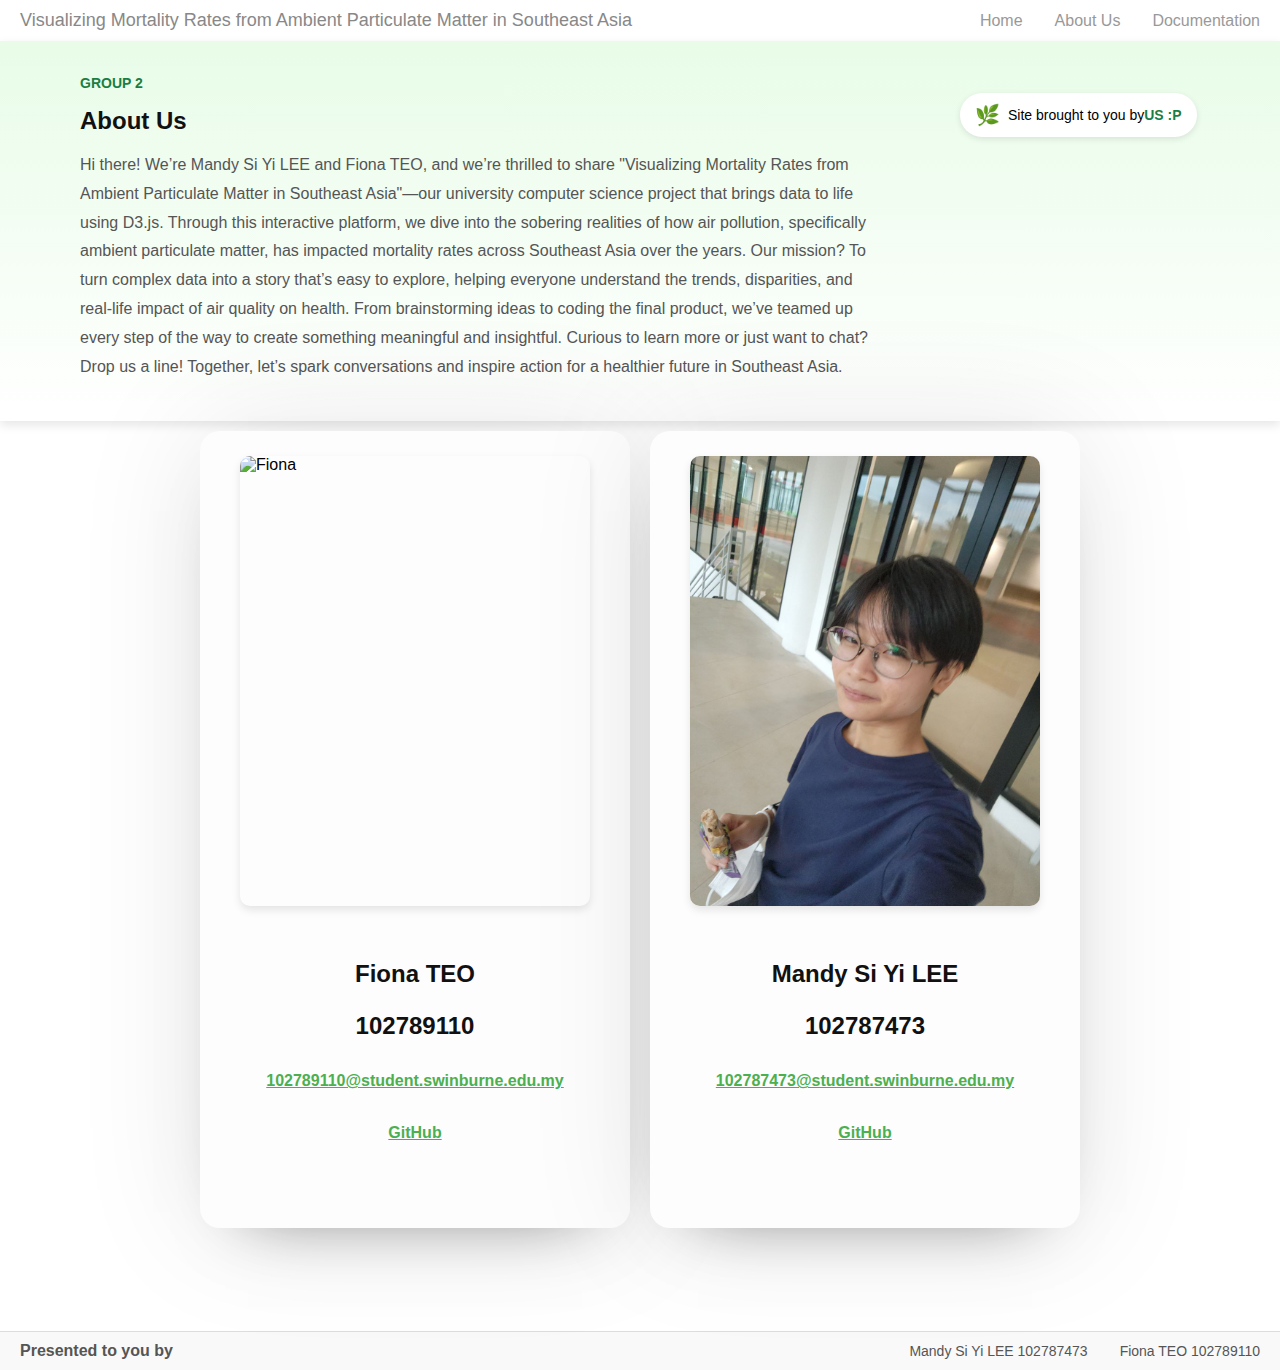
==== about.html @ 5adfa3f9 "added about us and documentation page" ====
<!DOCTYPE html>
<html lang="en">
<head>
    <meta charset="UTF-8">
    <meta http-equiv="X-UA-Compatible" content="IE=edge">
    <meta name="viewport" content="width=device-width, initial-scale=1.0">
    <link rel="stylesheet" href="style.css">
    <link rel="icon" href="images/Logo.png">
    <title>Team Profiles</title>
</head>
<body>
    <!-- Navigation Bar -->
    <nav>
        <p>Visualizing Mortality Rates from Ambient Particulate Matter in Southeast Asia</p>
        <div>
            <a href="index.html">Home</a>
            <a href="about.html">About Us</a>
            <a href="documentation.html">Documentation</a>
        </div>
    </nav>

    <section id="demography-section">

        <div id="demography-box">
            <div class="header-badge">
                <p>Group 2</p>
            </div>
            <h1 class="title">About Us</h1>
            <p class="description">
                Hi there! We’re Mandy Si Yi LEE and Fiona TEO, and we’re thrilled to share "Visualizing Mortality Rates from Ambient Particulate Matter in Southeast Asia"—our university computer science project that brings data to life using D3.js. Through this interactive platform, we dive into the sobering realities of how air pollution, specifically ambient particulate matter, has impacted mortality rates across Southeast Asia over the years.

                Our mission? To turn complex data into a story that’s easy to explore, helping everyone understand the trends, disparities, and real-life impact of air quality on health. From brainstorming ideas to coding the final product, we’ve teamed up every step of the way to create something meaningful and insightful.

                Curious to learn more or just want to chat? Drop us a line! Together, let’s spark conversations and inspire action for a healthier future in Southeast Asia.</p>
        </div>
        <div class="badge">
            <span>🌿</span> Site brought to you by <strong>  US :P </strong>
        </div>
        
    </section>

    <!-- Profile Section -->

    


    <div class="profile-container">
        <div class="profile-box profile-form-box">
            <div class="profile">
                <img src="img/" alt="Fiona">
            </div>
            <div class="download title-2">
                <p>Fiona TEO</p>
                <p>102789110</p>
                <p><a id="email" href="mailto:102789110@students.swinburne.edu.my" title="Click Here">102789110@student.swinburne.edu.my</a></p>
                <p><a id="github" href="https://github.com/moscolow>" title="Click Here">GitHub</a></p>
            </div>
        </div>

        <!-- Mandy's Profile -->
        <div class="profile-box profile-form-box">
            <div class="profile">
                <img src="img/mandy.jpg" alt="Mandy">
            </div>
            <div class="download title-2">
                <p>Mandy Si Yi LEE</p>
                <p>102787473</p>
                <p><a id="email" href="mailto:102787473@students.swinburne.edu.my" title="Click Here">102787473@student.swinburne.edu.my</a></p>
                <p><a id="github" href="https://github.com/moscolow>" title="Click Here">GitHub</a></p>
            </div>
        </div>
            
    </div>

    <footer>
        <p>Presented to you by</p>
        <div>
            <h5>Mandy Si Yi LEE 102787473</h5>
            <h5>Fiona TEO 102789110</h5>
        </div>
    </footer>
</body>
</html>
---- style.css ----
/* ------------------general styling caz why not------------------ */
body {
    font-family: Arial, sans-serif;
    margin: 0;
}

h1 {
    text-align: center;
}

/* --------------------------nav-------------------------- */
nav {
    display: flex;
    justify-content: space-between;
    align-items: center;
    padding: 10px 20px;
    background-color: #fff;
}

nav p {
    margin: 0;
    font-family: Arial, sans-serif;
    font-size: 18px;
    color: #888;
}

nav div {
    display: flex;
    gap: 2rem;
}

nav a {
    color: #999;
    text-decoration: none;
    font-family: Arial, sans-serif;
    font-size: 16px;
    transition: color 0.3s ease;
}

nav a:hover {
    color: #222;
}

/* index first section */
.main-section {
    position: relative;
    width: 100%;
    height: 50vh; /* You can adjust the height */
    /* background: url('img/index_section1.jpg') no-repeat center center; */
    /* background-size: cover; */
}

/* Overlay gradient */
.main-section .overlay {
    position: absolute;
    top: 0;
    left: 0;
    right: 0;
    bottom: 0;
    background: linear-gradient(to top, #e8fce8, #ffffff);
    display: flex;
    justify-content: center;
    align-items: center;
    flex-direction: column;
}

/* Title centered in the overlay */
.main-title {
    color: #111;
    font-size: 36px;
    text-align: center;
    margin: 0;
    padding-bottom: 10px;
}
.main-section p {
    color: #333;
    font-size: 20px; /* Adjust size as needed */
    margin-top: 15px;
    font-weight: lighter;
    max-width: 80%; /* Restrict width to prevent overflow */
    line-height: 1.5;
}

/* Section 2 */
#demography-section-aim {
    padding: 20px 0;
    width: 100%;
    display: flex;
    justify-content: center;  /* Center align the content */
}

#demography-box-aim {
    max-width: 800px;
    margin: 0 5rem; /* Maintain equal margins on the left and right */
}

.title-2 {
    font-size: 24px;
    font-weight: bold;
    color: #111;
    margin-bottom: 15px;
    text-align: center;  /* Center the title text */
}

.description-2 {
    font-size: 16px;
    line-height: 1.8;
    color: #555;
    margin-bottom: 20px;
    text-align: center;
}


/* -----------------------------intro----------------------------- */
/* Demography Section Styling */
#demography-section {
    background: linear-gradient(to bottom, #e8fce8, #ffffff);
    padding: 20px 0;
    box-shadow: 0px 4px 10px rgba(0, 0, 0, 0.1);
    width: 100%;
    display: flex;
}

#demography-box{
    max-width: 800px;
    margin: 0 5rem;
}

.header-badge {
    font-size: 14px;
    font-weight: bold;
    color: #1a7e44;
    text-transform: uppercase;
    margin-bottom: 10px;
}

.title {
    font-size: 24px;
    font-weight: bold;
    color: #111;
    margin-bottom: 15px;
    text-align: start;
}

.description {
    font-size: 16px;
    line-height: 1.8;
    color: #555;
    margin-bottom: 20px;
}

.stats {
    font-size: 14px;
    color: #777;
    margin-bottom: 15px;
    display: flex;
    justify-content: space-between;
}

.badge {
    display: inline-flex;
    align-items: center;
    font-size: 14px;
    background-color: #ffffff;
    padding: 10px 15px;
    border-radius: 50px;
    box-shadow: 0px 2px 6px rgba(0, 0, 0, 0.1);
    height: 1.5rem;
    margin-top: 2rem;
}

.badge span {
    font-size: 20px;
    margin-right: 8px;
}

.badge strong {
    font-weight: bold;
    color: #1a7e44;
}

/* ------------------graph section------------------ */
#map-section{
    display: flex;
    flex-direction: column;
    align-items: center;
    max-width: 100%;
    border-radius: 10px;
    box-shadow: 0 4px 8px rgba(0, 0, 0, 0.1);
    margin: 1rem;
    padding: 30px auto;
}

#map-section > div {
    display: flex;
    flex-direction: row;
    align-items: flex-start;
    width: 90%;
}

/* Aside Styling */
#map-section #aside {
    background-color: #ffffff;
    border-radius: 10px;
    /* box-shadow: 0 2px 5px rgba(0, 0, 0, 0.1); */
    overflow-y: auto;
    padding: 1rem;
}

#map-section #aside h3 {
    font-size: 18px;
    color: #333;
    margin-bottom: 10px;
}

#map-section #aside p {
    font-size: 14px;
    color: #555;
    margin-bottom: 20px;
}

/* Timeline Styling */
#timeline-container {
    text-align: center;
    margin: 5px auto;
}

#timeline-slider {
    width: 60%;
    margin: 10px auto;
}

#current-year {
    font-weight: bold;
    color: #333;
}

/* Section Styling */
#buttons-container {
    display: flex;
    margin-bottom: 20px;
    width: 100%; /* Use full width of the container */
}

#buttons-container button {
    flex: 1 1 0; /* Ensure buttons share space equally */
    padding: 10px 15px;
    font-size: 14px;
    border: none;
    border-radius: 5px;
    background-color: #edd5db;
    color: #111;
    cursor: pointer;
    transition: background-color 0.3s;
    text-align: center; /* Center the text inside buttons */
}

#buttons-container button:hover {
    background-color: #c6cebe;
}

#buttons-container button.active {
    background-color: #c3b0c4;
    font-weight: bold;
}


/* the ranking table */
#rank-table-container {
    height: 390px; /* Set a fixed height for the container */
    overflow-y: auto; /* Enable vertical scrolling when content overflows */
    margin-top: 20px; /* Optional: Add margin to the top */
}

/* Styling for the table itself */
#rank-table {
    width: 100%;
    border-collapse: collapse;
}

#rank-table th,
#rank-table td {
    padding: 10px;
    border: 1px solid #ddd;
    text-align: center;
}

#rank-table th {
    background-color: #A7D8FF;
    color: #fff;
}

#rank-table tr:nth-child(even) {
    background-color: #f9f9f9;
}


#blue-bg{
    background-color: #adc2d8;
}
/* the choropleth part */
#map-container {
    flex: 1;
    display: flex;
    border-radius: 10px;
    padding-left: 20px;
    /* box-shadow: 0 2px 5px rgba(0, 0, 0, 0.1); */
}

#map {
    width: 100%;
    height: 50%;
    border-radius: 8px;
    margin-bottom: 20px;
}

/* legend for the choropleth */
#legend-container {
    display: flex;
    flex-direction: column;
    align-items: center;
    text-align: center;
    position: relative;  /* Add position relative to enable z-index */
    z-index: 99999;  /* Move legend container to the front */
}

#legend-title {
    font-size: 16px;
    font-weight: bold;
    margin-bottom: 10px;
    margin-right: 50px;
}

#legend {
    margin-right: 50px;
    width: 100%;
}

#legend p{
    margin: 0;
}

/* Tooltip Styling */
.tooltip {
    display: none;
    position: absolute;
    background: rgba(0, 0, 0, 0.7);
    color: white;
    padding: 10px;
    border-radius: 5px;
}

/* age bar */
#age-chart-container {
    max-width: 600px;
    margin: auto;
  }
  
#age-chart {
    margin-top: 20px;
}

.age-chart-bar {
display: flex;
align-items: center;
margin: 10px 0;
}

.age-chart-bar-text {
width: 150px;
text-align: left;
margin-right: 10px;
font-size: 14px;
}

.age-chart-bar-wrapper {
position: relative;
flex-grow: 1;
height: 20px;
background-color: #e0e0e0; /* Light gray background for comparison */
border-radius: 5px;
overflow: hidden;
}

.age-chart-bar-fill {
position: absolute;
height: 100%;
background-color: #333;
border-radius: 5px;
transition: width 0.3s ease;
}

.age-chart-bar-percentage {
margin-left: 10px;
font-size: 14px;
color: #555;
}

/* ---------------------policies--------------------- */
.graph1_tooltip {
    position: absolute;
    background: white;
    border: 1px solid #ccc;
    border-radius: 5px;
    padding: 0.5rem;
    pointer-events: none;
    font-size: 12px;
    box-shadow: 0px 2px 5px rgba(0, 0, 0, 0.1);
}
.graph1_hover-line {
    stroke: gray;
    stroke-width: 1px;
    stroke-dasharray: 3, 3;
    opacity: 0;
}

/* Point styling */
#map-section #aside .point {
    margin-bottom: 20px;
}

#map-section #aside .point h3 {
    font-size: 16px;
    color: #333;
    margin-bottom: 5px;
}

#map-section #aside .point p {
    font-size: 14px;
    color: #555;
    margin: 10px;
}

#first{
    background-color: #c3b0c4;
}

#second{
    background-color: #edd5db;
}

#third{
    background-color: #adc2d8;
}
.point {
    margin-bottom: 5px;
    padding: 10px;
    border-radius: 8px;
    box-shadow: 0px 2px 5px rgba(0, 0, 0, 0.1);
}

.point h3 {
    font-size: 18px;
    font-weight: 600;
    margin-bottom: 8px;
}

.point p {
    font-size: 16px;
    color: #555;
}
/* direct */
.navigate-section {
    margin: 20px 5rem;
    bottom: 20px;
    right: 20px;
    display: flex;
    justify-content: flex-start; /* Start alignment by default */
    }

/* Right Arrow - Stick to the right */
.right-arrow {
    font-size: 50px;
    color: #888;
    text-decoration: none;
    transition: color 0.3s ease;
    margin-left: auto; /* Push right arrow to the right */
}

/* Left Arrow - Optional - only show if there's a left page */
.left-arrow {
    font-size: 50px;
    color: #888;
    text-decoration: none;
    transition: color 0.3s ease;
}

/* Hover effect for arrows */
.nav-arrow:hover {
    color: #555;
}

/* footer */
/* General styling for the footer */
footer {
    display: flex; /* Arrange title and names in a row */
    justify-content: space-between; /* Space out text and align elements */
    align-items: center; /* Align items vertically */
    padding: 10px 20px; /* Add padding around the footer */
    background-color: #f9f9f9; /* Light background for subtle contrast */
    border-top: 1px solid #ddd; /* Optional: A top border for separation */
}

/* Styling for the footer text */
footer p {
    margin: 0; /* Remove default margin */
    font-family: Arial, sans-serif; /* Clean font style */
    font-size: 16px; /* Standard readable size */
    color: #555; /* Subtle black color */
    font-weight: bold; /* Slight emphasis */
}

/* Styling for the footer names container */
footer div {
    display: flex; /* Arrange names in a row */
    gap: 2rem; /* Fixed space between names */
}

/* Styling for individual names */
footer h5 {
    margin: 0; /* Remove default margin */
    font-family: Arial, sans-serif; /* Clean font style */
    font-size: 14px; /* Slightly smaller font */
    color: #555; /* Subtle black color */
    font-weight: normal; /* Regular font weight */
    text-align: right; /* Align names to the right */
}


/*
===============================================================================================
                                    about.html
===============================================================================================
*/
.profile-container {
    margin-top: 10px;
    display: flex;
    align-items: flex-start;
    justify-content: center;
    flex-wrap: wrap; /* Ensures proper display on smaller screens */
    gap: 20px; /* Space between the profile boxes */
    min-height: 100vh; /* Adjusted to ensure full viewport height coverage */
}

.profile-box {
    background: #fdfdfd;
    display: flex;
    flex-direction: column;
    padding: 25px;
    border-radius: 20px;
    box-shadow: 0 0 128px 0 rgba(0, 0, 0, 0.1),
                0 32px 64px -48px rgba(0, 0, 0, 0.5);
    width: 380px; /* Reduced width for better responsiveness */
    max-width: 90%; /* Ensures the box does not exceed the container width */
}

.profile img {
    width: 100%; /* Image width matches container width */
    max-width: 350px; /* Restricts maximum width for consistency */
    height: 450px; /* Maintains aspect ratio */
    border-radius: 10px;
    margin: 0 auto;
    display: block;
    box-shadow: 0 4px 8px rgba(0, 0, 0, 0.1);
    margin-bottom: 10px; /* Added more spacing below the image */
}

.profile-main-btn, .profile-about-btn {
    display: inline-block;
    margin: 20px 10px;
    padding: 10px 20px;
    background-color: #4c44b6;
    color: white;
    text-decoration: none;
    border-radius: 5px;
    text-align: center;
}

.profile-main-btn:hover, .profile-about-btn:hover {
    background-color: #625edc;
}

.profile-button-container {
    text-align: center;
    margin-top: 20px; /* Added spacing above the buttons */
}


/*
===============================================================================================
                                    documentation.html
===============================================================================================
*/
.documentation-container {
    margin: 20px auto;
    max-width: 800px;
    padding: 20px;
    background: #f9f9f9;
    border-radius: 10px;
    box-shadow: 0 4px 8px rgba(0, 0, 0, 0.1);
}

.documentation-container h1 {
    text-align: center;
    font-size: 36px;
    margin-bottom: 20px;
}

.documentation-section {
    margin-bottom: 20px;
}

.documentation-section h2 {
    font-size: 24px;
    color: #333;
    margin-bottom: 10px;
}

.documentation-section p,
.documentation-section ul,
.documentation-section ol {
    font-size: 16px;
    line-height: 1.6;
    color: #555;
}

.documentation-section ul {
    list-style-type: disc;
    padding-left: 20px;
}

.documentation-section ol {
    list-style-type: decimal;
    padding-left: 20px;
}

.documentation-section li {
    margin-bottom: 10px;
}
.download {
    /* background-color: #f9f9f9; */
    padding: 20px;
    /* border-radius: 10px; */
    /* box-shadow: 0 2px 5px rgba(0, 0, 0, 0.1); */
    /* max-width: 400px; */
    /* margin: 20px auto; */
    font-family: Arial, sans-serif;
}

/* Style for the list */
.download ul {
    list-style-type: none;
    padding: 0;
    margin: 0;
}

/* Style for list items */
.download li {
    margin-bottom: 5rem;
}

/* Style for the links */
.download a {
    text-decoration: underline;
    color: #4CAF50;
    font-size: 16px;
}

/* Hover effect for the links */
.download a:hover {
    color: #45a049;
    text-decoration: none;
}
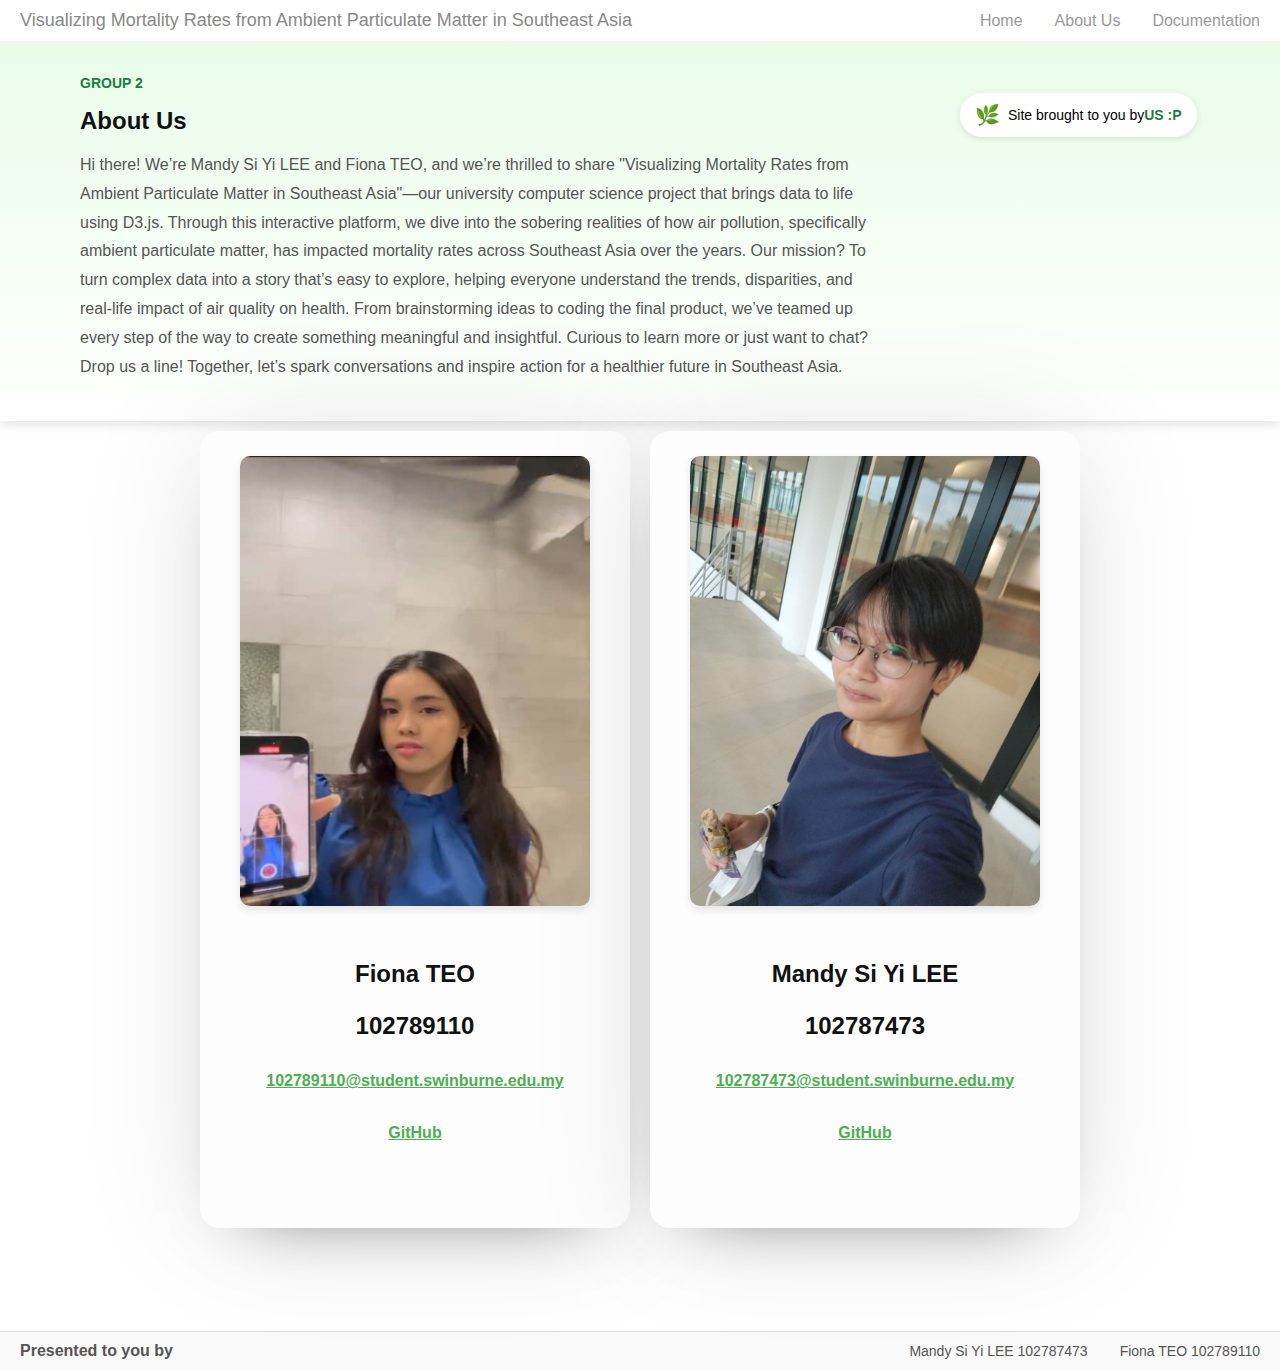
==== commit 1697ffe7: "Update about.html" ====
--- a/about.html
+++ b/about.html
@@ -47,7 +47,7 @@
     <div class="profile-container">
         <div class="profile-box profile-form-box">
             <div class="profile">
-                <img src="img/" alt="Fiona">
+                <img src="img/fiona.jpg" alt="Fiona">
             </div>
             <div class="download title-2">
                 <p>Fiona TEO</p>
